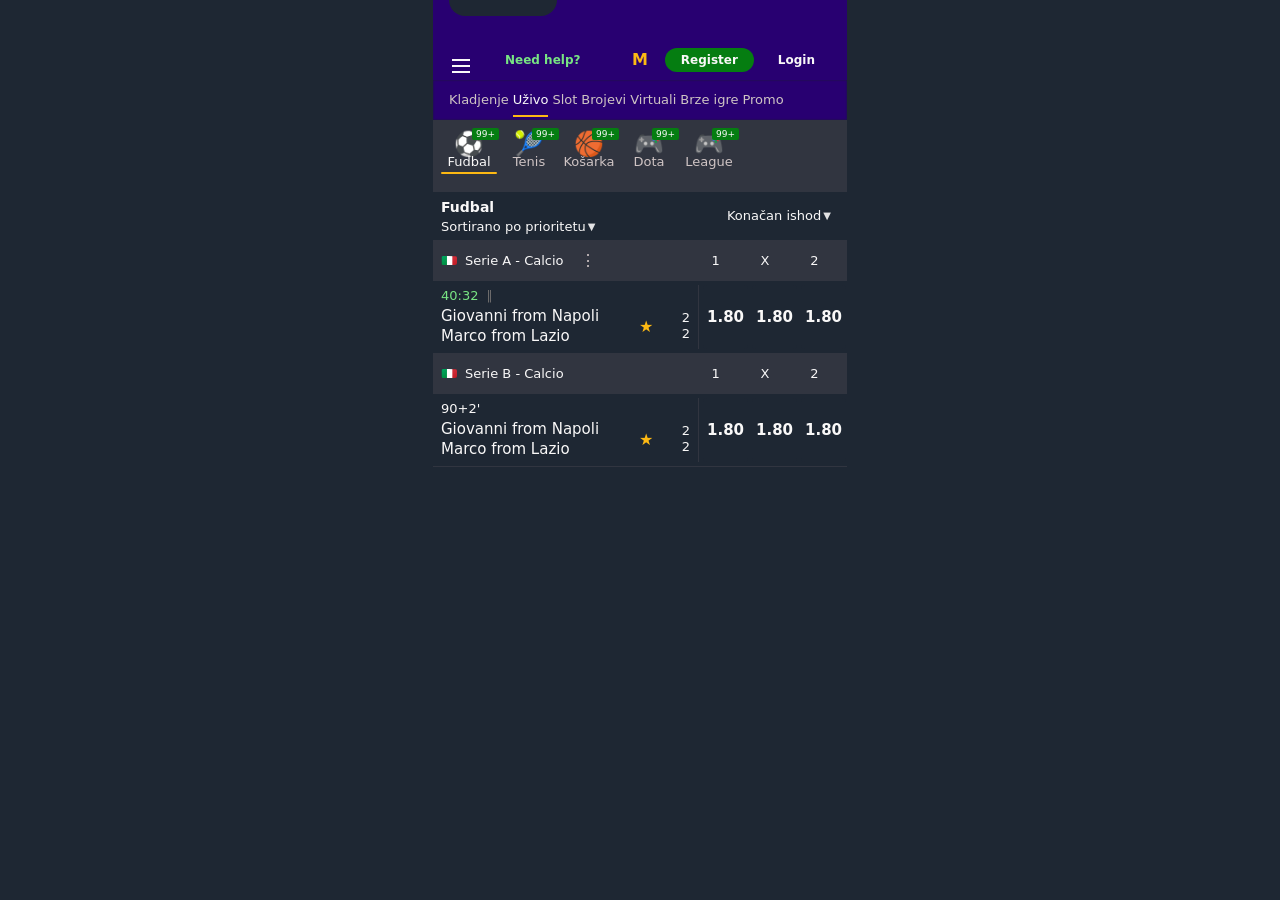
==== kaizen/index.html @ 7c9f126b "Add files via upload" ====
<!DOCTYPE html>
<html lang="sr">
<head>
  <meta charset="UTF-8">
  <meta name="viewport" content="width=device-width, initial-scale=1.0">
  <title>Uživo – Kaizen</title>
  <link rel="stylesheet" href="tokens.css">
  <link rel="stylesheet" href="index.css">
</head>
<body>
  <!-- Figma: mobile apps (node 6171:10777) -->
  <div class="app" data-node-id="6171:10777">
    <!-- Navigation (6171:10778) -->
    <header class="nav" data-node-id="6171:10778">
      <div class="nav-top-row">
        <div class="nav-notch"></div>
      </div>
      <div class="nav-main-row">
        <div class="nav-left">
          <button type="button" class="btn-icon btn-burger" aria-label="Meni" data-node-id="burger">
            <span class="icon-hamburger"></span>
          </button>
          <a href="#" class="nav-link-tertiary">Need help?</a>
        </div>
        <div class="nav-right">
          <button type="button" class="btn btn-primary">Register</button>
          <a href="#" class="btn btn-tertiary">Login</a>
        </div>
        <div class="nav-logo">
          <span class="logo-letter" aria-hidden="true">M</span>
        </div>
      </div>
      <div class="nav-tabs">
        <a href="#" class="tab">Kladjenje</a>
        <a href="#" class="tab tab--active">Uživo</a>
        <a href="#" class="tab">Slot</a>
        <a href="#" class="tab">Brojevi</a>
        <a href="#" class="tab">Virtuali</a>
        <a href="#" class="tab">Brze igre</a>
        <a href="#" class="tab">Promo</a>
      </div>
    </header>

    <!-- Sport filters (6171:10779) -->
    <div class="sport-filters" data-node-id="6171:10779">
      <a href="#" class="sport-item sport-item--active">
        <span class="sport-icon">⚽</span>
        <span class="sport-name">Fudbal</span>
        <span class="sport-line"></span>
        <span class="sport-badge">99+</span>
      </a>
      <a href="#" class="sport-item">
        <span class="sport-icon">🎾</span>
        <span class="sport-name">Tenis</span>
        <span class="sport-badge">99+</span>
      </a>
      <a href="#" class="sport-item">
        <span class="sport-icon">🏀</span>
        <span class="sport-name">Košarka</span>
        <span class="sport-badge">99+</span>
      </a>
      <a href="#" class="sport-item">
        <span class="sport-icon">🎮</span>
        <span class="sport-name">Dota</span>
        <span class="sport-badge">99+</span>
      </a>
      <a href="#" class="sport-item">
        <span class="sport-icon">🎮</span>
        <span class="sport-name">League</span>
        <span class="sport-badge">99+</span>
      </a>
    </div>

    <!-- Content (6171:10781) -->
    <main class="content" data-node-id="6171:10781">
      <div class="content-inner">
        <!-- SportHeader (6171:10782) -->
        <section class="sport-header" data-node-id="6171:10782">
          <div class="sport-header-row">
            <div class="sport-header-left">
              <h2 class="sport-title">Fudbal</h2>
              <button type="button" class="dropdown-activator">
                Sortirano po prioritetu
                <span class="dropdown-arrow">▼</span>
              </button>
            </div>
            <button type="button" class="dropdown-activator dropdown-activator--right">
              Konačan ishod
              <span class="dropdown-arrow">▼</span>
            </button>
          </div>
        </section>

        <!-- Serie A - league row + match -->
        <div class="league-row" data-name="leagueRow">
          <div class="league-name-cell">
            <span class="league-flag" aria-hidden="true">🇮🇹</span>
            <span class="league-name">Serie A - Calcio</span>
            <button type="button" class="league-ms" aria-label="Opcije">⋮</button>
          </div>
          <div class="league-odds-headers">
            <span>1</span>
            <span>X</span>
            <span>2</span>
          </div>
        </div>
        <div class="match-row" data-name="matchrow">
          <div class="match-cell">
            <div class="match-details">
              <time class="match-time match-time--live" id="timer-match-1" datetime="PT40M33S">40:33</time>
              <span class="match-pbp" aria-hidden="true">‖</span>
            </div>
            <div class="match-participants">
              <div class="match-participant-col">
                <div class="match-participant-row">
                  <span class="match-participant-name">Giovanni from Napoli</span>
                </div>
                <div class="match-participant-row">
                  <span class="match-participant-name">Marco from Lazio</span>
                </div>
              </div>
              <div class="match-meta">
                <button type="button" class="btn-fav" aria-label="Favorit">★</button>
                <div class="match-results-inline">
                  <span class="match-result">2</span>
                  <span class="match-result">2</span>
                </div>
              </div>
            </div>
          </div>
          <div class="odds-cell">
            <button type="button" class="odd-btn">1.80</button>
            <button type="button" class="odd-btn">1.80</button>
            <button type="button" class="odd-btn">1.80</button>
          </div>
        </div>

        <!-- Serie B - league row + match (90+2 statično) -->
        <div class="league-row" data-name="leagueRow">
          <div class="league-name-cell">
            <span class="league-flag" aria-hidden="true">🇮🇹</span>
            <span class="league-name">Serie B - Calcio</span>
          </div>
          <div class="league-odds-headers">
            <span>1</span>
            <span>X</span>
            <span>2</span>
          </div>
        </div>
        <div class="match-row" data-name="matchrow">
          <div class="match-cell">
            <div class="match-details">
              <span class="match-time match-time--static">90+2'</span>
            </div>
            <div class="match-participants">
              <div class="match-participant-col">
                <div class="match-participant-row">
                  <span class="match-participant-name">Giovanni from Napoli</span>
                </div>
                <div class="match-participant-row">
                  <span class="match-participant-name">Marco from Lazio</span>
                </div>
              </div>
              <div class="match-meta">
                <button type="button" class="btn-fav" aria-label="Favorit">★</button>
                <div class="match-results-inline">
                  <span class="match-result">2</span>
                  <span class="match-result">2</span>
                </div>
              </div>
            </div>
          </div>
          <div class="odds-cell">
            <button type="button" class="odd-btn">1.80</button>
            <button type="button" class="odd-btn">1.80</button>
            <button type="button" class="odd-btn">1.80</button>
          </div>
        </div>
      </div>
    </main>
  </div>

  <script>
    (function () {
      var el = document.getElementById('timer-match-1');
      if (!el) return;
      var totalSeconds = 40 * 60 + 33;
      function pad(n) { return (n < 10 ? '0' : '') + n; }
      function tick() {
        if (totalSeconds <= 0) {
          el.textContent = '00:00';
          return;
        }
        var m = Math.floor(totalSeconds / 60);
        var s = totalSeconds % 60;
        el.textContent = pad(m) + ':' + pad(s);
        totalSeconds -= 1;
      }
      tick();
      setInterval(tick, 1000);
    })();
  </script>
</body>
</html>
---- kaizen/tokens.css ----
/**
 * Kaizen Design System – CSS variables from _instructions tokens.
 * Use these variables only; no hardcoded colors.
 * Spacing: multiples of 4px/8px (rhythm).
 */

:root {
  /* ---- Sizer: rhythm (spacing) ---- */
  --rhythm-none: 0;
  --rhythm-xs: 4px;
  --rhythm-s: 8px;
  --rhythm-sm: 12px;
  --rhythm-md: 16px;
  --rhythm-lg: 24px;
  --rhythm-xl: 32px;
  --rhythm-2xl: 40px;
  --rhythm-3xl: 48px;
  --rhythm-4xl: 56px;
  --rhythm-5xl: 64px;
  --rhythm-6xl: 72px;
  --rhythm-7xl: 80px;

  /* ---- Sizer: border radius ---- */
  --border-radius-none: 0;
  --border-radius-xs: 2px;
  --border-radius-s: 4px;
  --border-radius-sm: 8px;
  --border-radius-md: 12px;
  --border-radius-lg: 16px;
  --border-radius-xl: 24px;
  --border-radius-2xl: 32px;

  /* ---- Sizer: border width ---- */
  --border-width-none: 0;
  --border-width-xs: 1px;
  --border-width-s: 2px;
  --border-width-sm: 4px;

  /* ---- Fonts ---- */
  --font-family-base: "Proxima-Nova", "Proxima Nova", system-ui, -apple-system, sans-serif;
  --font-weight-primary: 400;
  --font-weight-secondary: 600;
  --font-weight-tertiary: 700;

  /* ---- Crossbrand: foundations ---- */
  --crossbrand-color-grey-100: #f9f8f8;
  --crossbrand-color-grey-200: #efefef;
  --crossbrand-color-grey-300: #e1e1e1;
  --crossbrand-color-grey-400: #cfc4c4;
  --crossbrand-color-grey-500: #8f8f8f;
  --crossbrand-color-grey-600: #706e6e;
  --crossbrand-color-grey-700: #41444d;
  --crossbrand-color-grey-800: #313540;
  --crossbrand-color-grey-900: #1e2733;
  --crossbrand-color-grey-1000: #19212b;
  --crossbrand-color-red-100: #ffcdcd;
  --crossbrand-color-red-200: #ff3c3c;
  --crossbrand-color-red-300: #e20000;
  --crossbrand-color-red-400: #b00000;
  --crossbrand-color-red-500: #920000;
  --crossbrand-color-green-100: #b7ffbe;
  --crossbrand-color-green-200: #78e483;
  --crossbrand-color-green-300: #057d11;
  --crossbrand-color-green-400: #066710;
  --crossbrand-color-green-500: #005f00;

  /* ---- Mozzart: foundations ---- */
  --mozzart-color-violet-100: #fffaff;
  --mozzart-color-violet-200: #825acb;
  --mozzart-color-violet-300: #502899;
  --mozzart-color-violet-400: #280071;
  --mozzart-color-violet-500: #000049;
  --mozzart-color-yellow-100: #ffff81;
  --mozzart-color-yellow-200: #ffe13b;
  --mozzart-color-yellow-300: #ffcd27;
  --mozzart-color-yellow-400: #fdb913;
  --mozzart-color-yellow-500: #a75d00;

  /* ---- Mozzart: aliases (semantic) ---- */
  --mozzart-alias-primary-lightest: var(--mozzart-color-violet-100);
  --mozzart-alias-primary-lighter: var(--mozzart-color-violet-200);
  --mozzart-alias-primary-light: var(--mozzart-color-violet-300);
  --mozzart-alias-primary-neutral-lighter: var(--mozzart-color-violet-400);
  --mozzart-alias-primary-neutral-light: var(--mozzart-color-violet-500);
  --mozzart-alias-secondary-lightest: var(--mozzart-color-yellow-100);
  --mozzart-alias-secondary-lighter: var(--mozzart-color-yellow-200);
  --mozzart-alias-secondary-light: var(--mozzart-color-yellow-400);
  --mozzart-alias-secondary-neutral-lighter: var(--mozzart-color-yellow-400);
  --mozzart-alias-secondary-neutral-light: var(--mozzart-color-yellow-500);
  --mozzart-alias-common-darkest: var(--crossbrand-color-grey-1000);
  --mozzart-alias-common-darker: var(--crossbrand-color-grey-900);
  --mozzart-alias-common-dark: var(--crossbrand-color-grey-800);
  --mozzart-alias-common-neutral-darker: var(--crossbrand-color-grey-700);
  --mozzart-alias-common-neutral-dark: var(--crossbrand-color-grey-600);
  --mozzart-alias-common-neutral-light: var(--crossbrand-color-grey-500);
  --mozzart-alias-common-neutral-lighter: var(--crossbrand-color-grey-400);
  --mozzart-alias-common-light: var(--crossbrand-color-grey-300);
  --mozzart-alias-common-lighter: var(--crossbrand-color-grey-200);
  --mozzart-alias-common-lightest: var(--crossbrand-color-grey-100);
  --mozzart-alias-tertiary-light: var(--crossbrand-color-green-300);
  --mozzart-alias-tertiary-lighter: var(--crossbrand-color-green-200);
  --mozzart-alias-tertiary-neutral-lighter: var(--crossbrand-color-green-400);
  --mozzart-alias-tertiary-neutral-dark: var(--crossbrand-color-green-500);
  --mozzart-alias-success-light: var(--crossbrand-color-green-300);
  --mozzart-alias-success-lightest: var(--crossbrand-color-green-100);
  --mozzart-alias-attention-light: var(--crossbrand-color-red-300);
  --mozzart-alias-attention-lightest: var(--crossbrand-color-red-100);

  /* ---- Germania: foundations ---- */
  --germania-color-yellow-100: #ffffa0;
  --germania-color-yellow-200: #ffff6e;
  --germania-color-yellow-300: #ffcd27;
  --germania-color-yellow-400: #fee000;
  --germania-color-yellow-500: #b9a400;
  --germania-color-red-100: #ff7878;
  --germania-color-red-200: #ff4646;
  --germania-color-red-300: #ff3232;
  --germania-color-red-400: #ff0000;
  --germania-color-red-500: #c30000;

  /* ---- Theme: Dark Mozzart (semantic / component) ---- */
  --surface-nav-primary: var(--mozzart-alias-primary-neutral-lighter);
  --surface-content-primary: var(--mozzart-alias-common-darker);
  --surface-content-secondary: var(--mozzart-alias-common-dark);
  --surface-content-tertiary: var(--mozzart-alias-common-neutral-darker);
  --surface-content-highlight: var(--mozzart-alias-secondary-neutral-lighter);
  --surface-attention-primary: var(--mozzart-alias-attention-lightest);
  --surface-content-negative-primary: var(--mozzart-alias-common-lightest);
  --surface-content-negative-secondary: var(--mozzart-alias-common-lighter);
  --surface-content-negative-tertiary: var(--mozzart-alias-common-light);
  --surface-success-primary: var(--mozzart-alias-success-lightest);

  --border-primary: var(--mozzart-alias-common-dark);
  --border-secondary: var(--mozzart-alias-common-neutral-darker);
  --border-tertiary: var(--mozzart-alias-common-neutral-dark);
  --border-negative-primary: var(--mozzart-alias-common-lighter);
  --border-negative-secondary: var(--mozzart-alias-common-light);
  --border-negative-tertiary: var(--mozzart-alias-common-neutral-lighter);
  --border-highlight-primary: var(--mozzart-alias-common-light);
  --border-highlight-secondary: var(--mozzart-alias-tertiary-light);
  --border-highlight-tertiary: var(--mozzart-alias-secondary-neutral-lighter);

  --text-content-primary: var(--mozzart-alias-common-lightest);
  --text-content-secondary: var(--mozzart-alias-common-neutral-lighter);
  --text-content-tertiary: var(--mozzart-alias-common-neutral-dark);
  --text-content-negative-primary: var(--mozzart-alias-common-darker);
  --text-content-negative-secondary: var(--mozzart-alias-common-neutral-darker);
  --text-content-negative-tertiary: var(--mozzart-alias-common-neutral-light);
  --text-highlight-primary: var(--mozzart-alias-secondary-neutral-lighter);
  --text-highlight-secondary: var(--mozzart-alias-tertiary-light);
  --text-attention-primary: var(--mozzart-alias-success-light);
  --text-attention-secondary: var(--mozzart-alias-attention-light);
  --text-link-primary: var(--germania-color-green-500);
  --text-link-secondary: var(--crossbrand-color-green-200);

  --icons-content-primary: var(--mozzart-alias-common-lightest);
  --icons-content-secondary: var(--mozzart-alias-common-neutral-light);
  --icons-content-tertiary: var(--mozzart-alias-tertiary-light);
  --icons-content-highlight: var(--mozzart-alias-primary-lighter);
  --icons-content-quarternary: var(--mozzart-alias-secondary-neutral-lighter);
  --icons-content-negative-primary: var(--mozzart-alias-common-darker);
  --icons-content-negative-secondary: var(--mozzart-alias-common-neutral-darker);
  --icons-content-negative-tertiary: var(--mozzart-alias-common-neutral-light);
  --icons-success-primary: var(--mozzart-alias-success-lightest);
  --icons-success-secondary: var(--mozzart-alias-success-light);
  --icons-error: var(--mozzart-alias-attention-light);

  /* Buttons (Dark Mozzart) */
  --buttons-surface-action-primary-default: var(--mozzart-alias-tertiary-light);
  --buttons-surface-action-primary-hover: var(--mozzart-alias-tertiary-neutral-lighter);
  --buttons-surface-action-primary-disabled: var(--mozzart-alias-common-neutral-darker);
  --buttons-surface-action-secondary-default: var(--mozzart-alias-common-neutral-darker);
  --buttons-surface-action-secondary-hover: var(--mozzart-alias-common-neutral-dark);
  --buttons-surface-action-secondary-disabled: var(--mozzart-alias-common-neutral-darker);
  --buttons-text-action-primary-default: var(--mozzart-alias-common-lightest);
  --buttons-text-action-primary-hover: var(--mozzart-alias-common-neutral-lighter);
  --buttons-text-action-primary-disabled: var(--mozzart-alias-common-neutral-light);
  --buttons-text-action-secondary-default: var(--mozzart-alias-common-lightest);
  --buttons-text-action-secondary-hover: var(--mozzart-alias-common-neutral-lighter);
  --buttons-text-action-secondary-disabled: var(--mozzart-alias-common-neutral-light);
  --buttons-icons-action-primary-default: var(--mozzart-alias-common-lightest);
  --buttons-icons-action-primary-hover: var(--mozzart-alias-common-neutral-lighter);
  --buttons-icons-action-primary-disabled: var(--mozzart-alias-common-neutral-light);
  --buttons-icons-action-secondary-default: var(--mozzart-alias-common-lightest);
  --buttons-icons-action-secondary-hover: var(--mozzart-alias-common-neutral-lighter);
  --buttons-icons-action-secondary-disabled: var(--mozzart-alias-common-neutral-light);
}
---- kaizen/index.css ----
/**
 * Uživo – iz Figma node 6171:10777 (Betting).
 * Svi stilovi preko tokens.css; spacing 4px/8px.
 */

*,
*::before,
*::after {
  box-sizing: border-box;
}

body {
  margin: 0;
  font-family: var(--font-family-base);
  font-weight: var(--font-weight-primary);
  font-size: 13px;
  line-height: 16px;
  background-color: var(--surface-content-primary);
  color: var(--text-content-primary);
  min-height: 100vh;
}

.app {
  max-width: 414px;
  margin: 0 auto;
  min-height: 100vh;
  display: flex;
  flex-direction: column;
}

/* ---- Navigation (Figma: navigation/surface/primary, 40px rows) ---- */
.nav {
  background-color: var(--surface-nav-primary);
  flex-shrink: 0;
  z-index: 4;
}

.nav-top-row {
  height: 40px;
  padding: 0 var(--rhythm-md);
}

.nav-notch {
  width: 108px;
  height: 16px;
  background-color: var(--surface-content-primary);
  border-radius: 0 0 var(--border-radius-lg) var(--border-radius-lg);
}

.nav-main-row {
  height: 40px;
  display: flex;
  align-items: center;
  justify-content: space-between;
  padding: 0 var(--rhythm-md);
  gap: var(--rhythm-s);
}

.nav-left {
  display: flex;
  align-items: center;
  gap: var(--rhythm-md);
}

.btn-icon {
  padding: 0;
  border: none;
  background: transparent;
  color: var(--text-content-primary);
  cursor: pointer;
  display: flex;
  align-items: center;
  justify-content: center;
  width: var(--rhythm-lg);
  height: var(--rhythm-lg);
}

.icon-hamburger {
  display: block;
  width: 18px;
  height: 2px;
  background: currentColor;
  box-shadow: 0 6px 0 currentColor, 0 12px 0 currentColor;
}

.nav-link-tertiary,
.btn-tertiary {
  font-size: 12px;
  font-weight: var(--font-weight-secondary);
  color: var(--text-link-secondary);
  text-decoration: none;
  padding: 0 var(--rhythm-md);
  height: var(--rhythm-lg);
  display: inline-flex;
  align-items: center;
  border-radius: var(--border-radius-xl);
}

.nav-right {
  display: flex;
  align-items: center;
  gap: var(--rhythm-s);
}

.btn {
  font-family: inherit;
  font-size: 12px;
  font-weight: var(--font-weight-secondary);
  padding: 0 var(--rhythm-md);
  height: var(--rhythm-lg);
  display: inline-flex;
  align-items: center;
  justify-content: center;
  border: none;
  border-radius: var(--border-radius-xl);
  cursor: pointer;
  text-decoration: none;
}

.btn-primary {
  background-color: var(--buttons-surface-action-primary-default);
  color: var(--buttons-text-action-primary-default);
}

.btn-tertiary {
  background: transparent;
  color: var(--text-content-primary);
}

.nav-logo {
  position: absolute;
  left: 50%;
  transform: translateX(-50%);
  width: var(--rhythm-lg);
  height: var(--rhythm-lg);
  display: flex;
  align-items: center;
  justify-content: center;
}

.logo-letter {
  font-weight: var(--font-weight-tertiary);
  color: var(--mozzart-alias-secondary-neutral-lighter);
  font-size: 16px;
}

/* Tabs: Uživo aktivno – žuta donja linija (tabs-nav/surface/primary #fdb913) */
.nav-tabs {
  height: 40px;
  display: flex;
  align-items: center;
  gap: var(--rhythm-xs);
  padding: var(--rhythm-xs) var(--rhythm-md);
  overflow-x: auto;
  box-shadow: inset 0 0 2px 0 var(--mozzart-alias-common-darkest);
}

.tab {
  flex-shrink: 0;
  font-size: 13px;
  font-weight: var(--font-weight-primary);
  color: var(--text-content-secondary);
  text-decoration: none;
  padding: var(--rhythm-xs) 0;
  height: 100%;
  display: flex;
  align-items: center;
  border-bottom: var(--border-width-s) solid transparent;
  margin-bottom: calc(-1 * var(--border-width-xs));
}

.tab--active {
  color: var(--text-content-primary);
  border-bottom-color: var(--mozzart-alias-secondary-neutral-lighter);
}

/* ---- Sport filters (72px h, 56px min-width, 99+ badge) ---- */
.sport-filters {
  display: flex;
  gap: var(--rhythm-xs);
  padding: 0 var(--rhythm-s);
  min-height: 72px;
  align-items: flex-start;
  background-color: var(--surface-content-secondary);
  border-bottom: var(--border-width-xs) solid var(--border-primary);
  overflow-x: auto;
  z-index: 3;
}

.sport-item {
  flex-shrink: 0;
  width: 56px;
  min-width: 56px;
  padding-top: var(--rhythm-md);
  display: flex;
  flex-direction: column;
  align-items: center;
  gap: 2px;
  text-decoration: none;
  color: var(--text-content-secondary);
  font-size: 13px;
  font-weight: var(--font-weight-primary);
  position: relative;
}

.sport-item--active {
  color: var(--text-content-primary);
}

.sport-icon {
  font-size: 24px;
  display: block;
}

.sport-name {
  text-align: center;
  overflow: hidden;
  text-overflow: ellipsis;
  white-space: nowrap;
  width: 100%;
  line-height: 16px;
}

.sport-line {
  display: none;
  height: 2px;
  width: 100%;
  background: var(--mozzart-alias-secondary-neutral-lighter);
  border-radius: var(--border-radius-xs);
}

.sport-item--active .sport-line {
  display: block;
}

.sport-badge {
  position: absolute;
  left: 31px;
  top: var(--rhythm-s);
  font-size: 9px;
  font-weight: var(--font-weight-primary);
  line-height: 12px;
  text-transform: uppercase;
  color: var(--text-content-primary);
  background-color: var(--buttons-surface-action-primary-default);
  padding: 0 var(--rhythm-xs);
  min-width: 17px;
  text-align: center;
  border-radius: var(--border-radius-xs);
}

/* ---- Content ---- */
.content {
  flex: 1;
  overflow-x: auto;
  overflow-y: visible;
  z-index: 1;
}

.content-inner {
  width: 100%;
  max-width: 414px;
  margin: 0 auto;
}

/* SportHeader: min-h 48px, border-b */
.sport-header {
  min-height: 48px;
  border-bottom: var(--border-width-xs) solid var(--border-primary);
  display: flex;
  align-items: center;
}

.sport-header-row {
  display: flex;
  align-items: center;
  justify-content: space-between;
  width: 100%;
  min-height: 48px;
  padding: 0 var(--rhythm-s);
}

.sport-header-left {
  display: flex;
  flex: 1 0 0;
  flex-direction: column;
  justify-content: center;
  gap: 2px;
  min-width: 0;
}

.sport-title {
  margin: 0;
  font-size: 14px;
  font-weight: var(--font-weight-secondary);
  line-height: 20px;
  color: var(--text-content-primary);
}

.dropdown-activator {
  display: inline-flex;
  align-items: center;
  gap: 2px;
  font-family: inherit;
  font-size: 13px;
  font-weight: var(--font-weight-primary);
  line-height: 16px;
  color: var(--text-content-primary);
  background: none;
  border: none;
  padding: 0;
  cursor: pointer;
}

.dropdown-activator--right {
  flex-shrink: 0;
  padding: 0 var(--rhythm-s);
}

.dropdown-arrow {
  font-size: 10px;
  opacity: 0.9;
}

/* League row: bg surface-content-secondary, 40px, 1 X 2 */
.league-row {
  display: flex;
  align-items: center;
  height: 40px;
  padding: 0 var(--rhythm-s);
  background-color: var(--surface-content-secondary);
  border-bottom: var(--border-width-xs) solid var(--border-primary);
}

.league-name-cell {
  flex: 1 0 0;
  display: flex;
  align-items: center;
  gap: var(--rhythm-s);
  min-width: 0;
  padding-right: var(--rhythm-md);
}

.league-flag {
  flex-shrink: 0;
  font-size: 14px;
  width: 16px;
  height: 9px;
  display: flex;
  align-items: center;
  justify-content: center;
  overflow: hidden;
  border-radius: var(--border-radius-xs);
}

.league-name {
  font-size: 13px;
  font-weight: var(--font-weight-primary);
  color: var(--text-content-primary);
  overflow: hidden;
  text-overflow: ellipsis;
  white-space: nowrap;
}

.league-ms {
  flex-shrink: 0;
  width: 32px;
  height: 32px;
  padding: 0;
  border: none;
  background: transparent;
  color: var(--text-content-secondary);
  cursor: pointer;
  font-size: 16px;
  display: flex;
  align-items: center;
  justify-content: center;
}

.league-odds-headers {
  flex-shrink: 0;
  width: 148px;
  display: flex;
  align-items: center;
  justify-content: space-around;
  font-size: 13px;
  font-weight: var(--font-weight-primary);
  color: var(--text-content-primary);
}

/* Match row: 68px, border-b, left match-cell + odds-cell */
.match-row {
  display: flex;
  min-height: 68px;
  padding: var(--rhythm-xs) 0 var(--rhythm-xs) var(--rhythm-s);
  border-bottom: var(--border-width-xs) solid var(--border-primary);
}

.match-cell {
  flex: 1 0 0;
  min-width: 0;
  padding-right: var(--rhythm-s);
  border-right: var(--border-width-xs) solid var(--border-primary);
  display: flex;
  flex-direction: column;
  justify-content: center;
}

.match-details {
  display: flex;
  align-items: center;
  gap: var(--rhythm-s);
  margin-bottom: 2px;
}

.match-time {
  font-size: 13px;
  font-weight: var(--font-weight-primary);
  line-height: 16px;
  font-variant-numeric: tabular-nums;
}

.match-time--live {
  color: var(--text-link-secondary);
}

.match-time--static {
  color: var(--text-content-primary);
}

.match-pbp {
  font-size: 12px;
  color: var(--text-content-tertiary);
}

.match-participants {
  display: flex;
  align-items: center;
  gap: var(--rhythm-s);
}

.match-participant-col {
  flex: 1 0 0;
  min-width: 0;
}

.match-participant-row {
  height: 20px;
  display: flex;
  align-items: center;
  min-width: 0;
}

.match-participant-name {
  font-size: 15px;
  font-weight: var(--font-weight-primary);
  line-height: 20px;
  color: var(--text-content-primary);
  overflow: hidden;
  text-overflow: ellipsis;
  white-space: nowrap;
}

.match-meta {
  flex-shrink: 0;
  display: flex;
  align-items: center;
  gap: var(--rhythm-xs);
}

.btn-fav {
  width: 32px;
  height: 32px;
  padding: 0;
  border: none;
  background: transparent;
  color: var(--mozzart-alias-secondary-light);
  font-size: 16px;
  cursor: pointer;
  display: flex;
  align-items: center;
  justify-content: center;
}

.match-results-inline {
  display: flex;
  flex-direction: column;
  align-items: flex-end;
  gap: 0;
}

.match-result {
  font-size: 13px;
  font-weight: var(--font-weight-primary);
  line-height: 16px;
  color: var(--text-content-primary);
  text-align: right;
  min-width: 24px;
}

/* Odds: surface-content-primary bg, 4px radius, 148px total */
.odds-cell {
  flex-shrink: 0;
  width: 148px;
  display: flex;
  gap: var(--rhythm-xs);
  padding: 0 var(--rhythm-xs);
}

.odd-btn {
  flex: 1 0 0;
  min-height: 64px;
  display: flex;
  align-items: center;
  justify-content: center;
  font-family: inherit;
  font-size: 15px;
  font-weight: var(--font-weight-secondary);
  line-height: 20px;
  color: var(--text-content-primary);
  background-color: var(--surface-content-primary);
  border: none;
  border-radius: var(--border-radius-s);
  cursor: pointer;
  padding: var(--rhythm-xs);
}
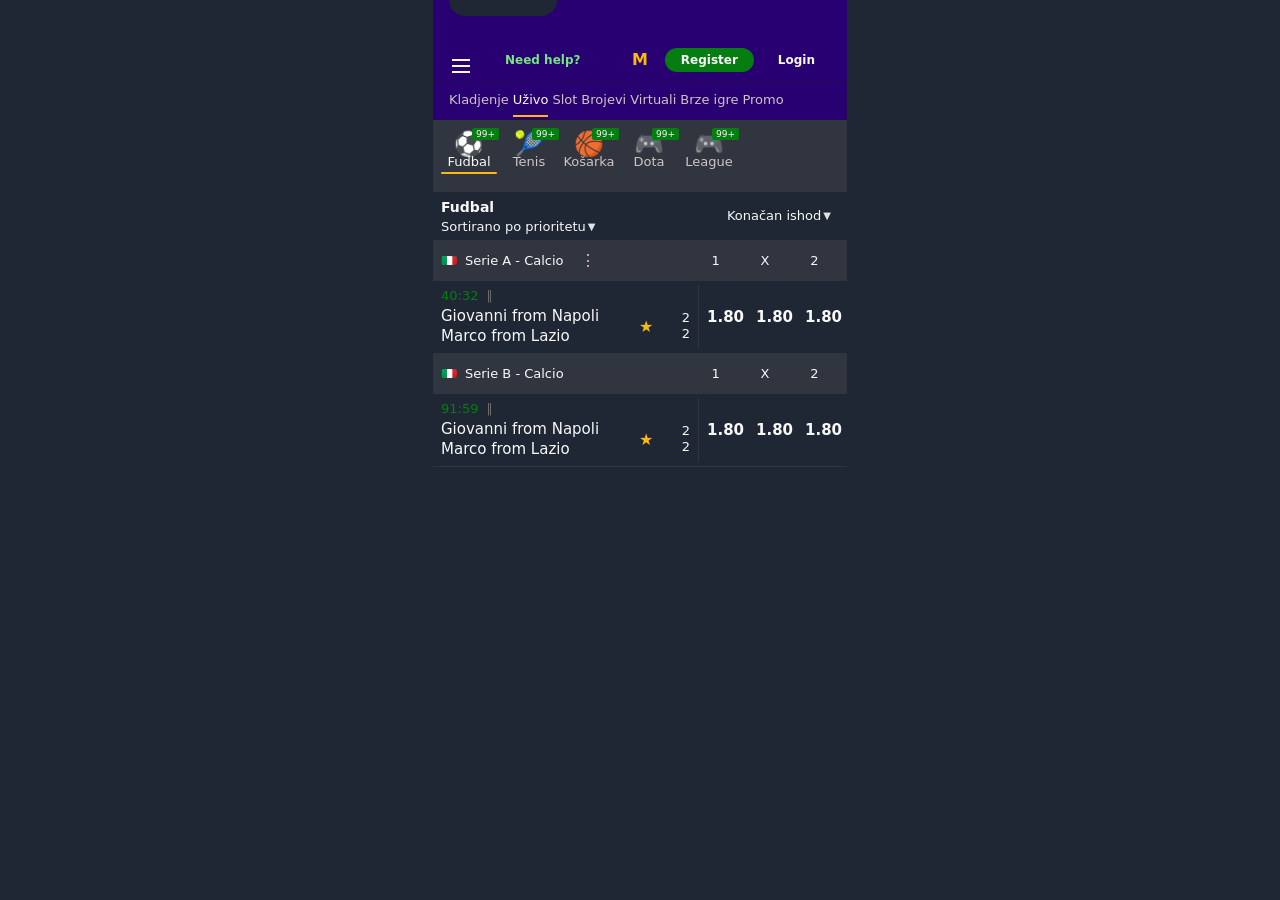
==== commit 4a0fc8a3: "Zelen timer i odbrojavanje u sekundama za obe utakmice Made-with: Cursor" ====
--- a/kaizen/index.html
+++ b/kaizen/index.html
@@ -150,7 +150,8 @@
         <div class="match-row" data-name="matchrow">
           <div class="match-cell">
             <div class="match-details">
-              <span class="match-time match-time--static">90+2'</span>
+              <time class="match-time match-time--live" id="timer-match-2" datetime="PT92M0S">92:00</time>
+              <span class="match-pbp" aria-hidden="true">‖</span>
             </div>
             <div class="match-participants">
               <div class="match-participant-col">
@@ -182,22 +183,26 @@
 
   <script>
     (function () {
-      var el = document.getElementById('timer-match-1');
-      if (!el) return;
-      var totalSeconds = 40 * 60 + 33;
-      function pad(n) { return (n < 10 ? '0' : '') + n; }
-      function tick() {
-        if (totalSeconds <= 0) {
-          el.textContent = '00:00';
-          return;
+      function runTimer(id, startMinutes, startSeconds) {
+        var el = document.getElementById(id);
+        if (!el) return;
+        var totalSeconds = startMinutes * 60 + (startSeconds || 0);
+        function pad(n) { return (n < 10 ? '0' : '') + n; }
+        function tick() {
+          if (totalSeconds <= 0) {
+            el.textContent = '00:00';
+            return;
+          }
+          var m = Math.floor(totalSeconds / 60);
+          var s = totalSeconds % 60;
+          el.textContent = pad(m) + ':' + pad(s);
+          totalSeconds -= 1;
         }
-        var m = Math.floor(totalSeconds / 60);
-        var s = totalSeconds % 60;
-        el.textContent = pad(m) + ':' + pad(s);
-        totalSeconds -= 1;
+        tick();
+        setInterval(tick, 1000);
       }
-      tick();
-      setInterval(tick, 1000);
+      runTimer('timer-match-1', 40, 33);
+      runTimer('timer-match-2', 92, 0);
     })();
   </script>
 </body>
--- a/kaizen/index.css
+++ b/kaizen/index.css
@@ -421,7 +421,7 @@
 }
 
 .match-time--live {
-  color: var(--text-link-secondary);
+  color: var(--crossbrand-color-green-300);
 }
 
 .match-time--static {
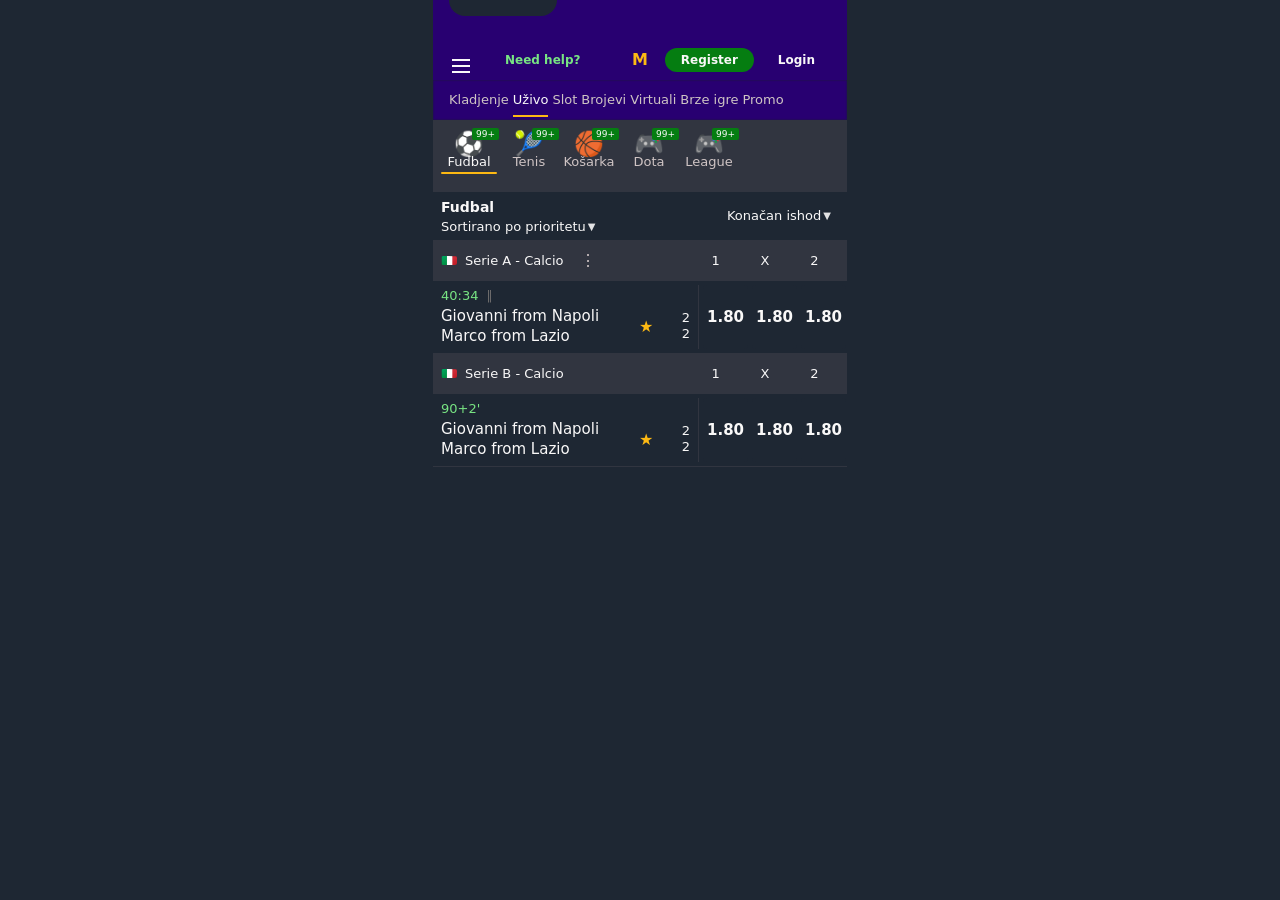
==== commit 16d143cc: "Kaizen: zeleni timer (green-200), 40:33 otkucava sekunde, druga utakmica fiksno 90+2 Made-with: Curs" ====
--- a/kaizen/index.html
+++ b/kaizen/index.html
@@ -150,8 +150,7 @@
         <div class="match-row" data-name="matchrow">
           <div class="match-cell">
             <div class="match-details">
-              <time class="match-time match-time--live" id="timer-match-2" datetime="PT92M0S">92:00</time>
-              <span class="match-pbp" aria-hidden="true">‖</span>
+              <span class="match-time match-time--static">90+2'</span>
             </div>
             <div class="match-participants">
               <div class="match-participant-col">
@@ -183,26 +182,18 @@
 
   <script>
     (function () {
-      function runTimer(id, startMinutes, startSeconds) {
-        var el = document.getElementById(id);
-        if (!el) return;
-        var totalSeconds = startMinutes * 60 + (startSeconds || 0);
-        function pad(n) { return (n < 10 ? '0' : '') + n; }
-        function tick() {
-          if (totalSeconds <= 0) {
-            el.textContent = '00:00';
-            return;
-          }
-          var m = Math.floor(totalSeconds / 60);
-          var s = totalSeconds % 60;
-          el.textContent = pad(m) + ':' + pad(s);
-          totalSeconds -= 1;
-        }
-        tick();
-        setInterval(tick, 1000);
+      var el = document.getElementById('timer-match-1');
+      if (!el) return;
+      var totalSeconds = 40 * 60 + 33;
+      function pad(n) { return (n < 10 ? '0' : '') + n; }
+      function tick() {
+        var m = Math.floor(totalSeconds / 60);
+        var s = totalSeconds % 60;
+        el.textContent = pad(m) + ':' + pad(s);
+        totalSeconds += 1;
       }
-      runTimer('timer-match-1', 40, 33);
-      runTimer('timer-match-2', 92, 0);
+      tick();
+      setInterval(tick, 1000);
     })();
   </script>
 </body>
--- a/kaizen/index.css
+++ b/kaizen/index.css
@@ -418,14 +418,11 @@
   font-weight: var(--font-weight-primary);
   line-height: 16px;
   font-variant-numeric: tabular-nums;
+  color: var(--crossbrand-color-green-200);
 }
 
 .match-time--live {
-  color: var(--crossbrand-color-green-300);
-}
-
-.match-time--static {
-  color: var(--text-content-primary);
+  color: var(--crossbrand-color-green-200);
 }
 
 .match-pbp {
